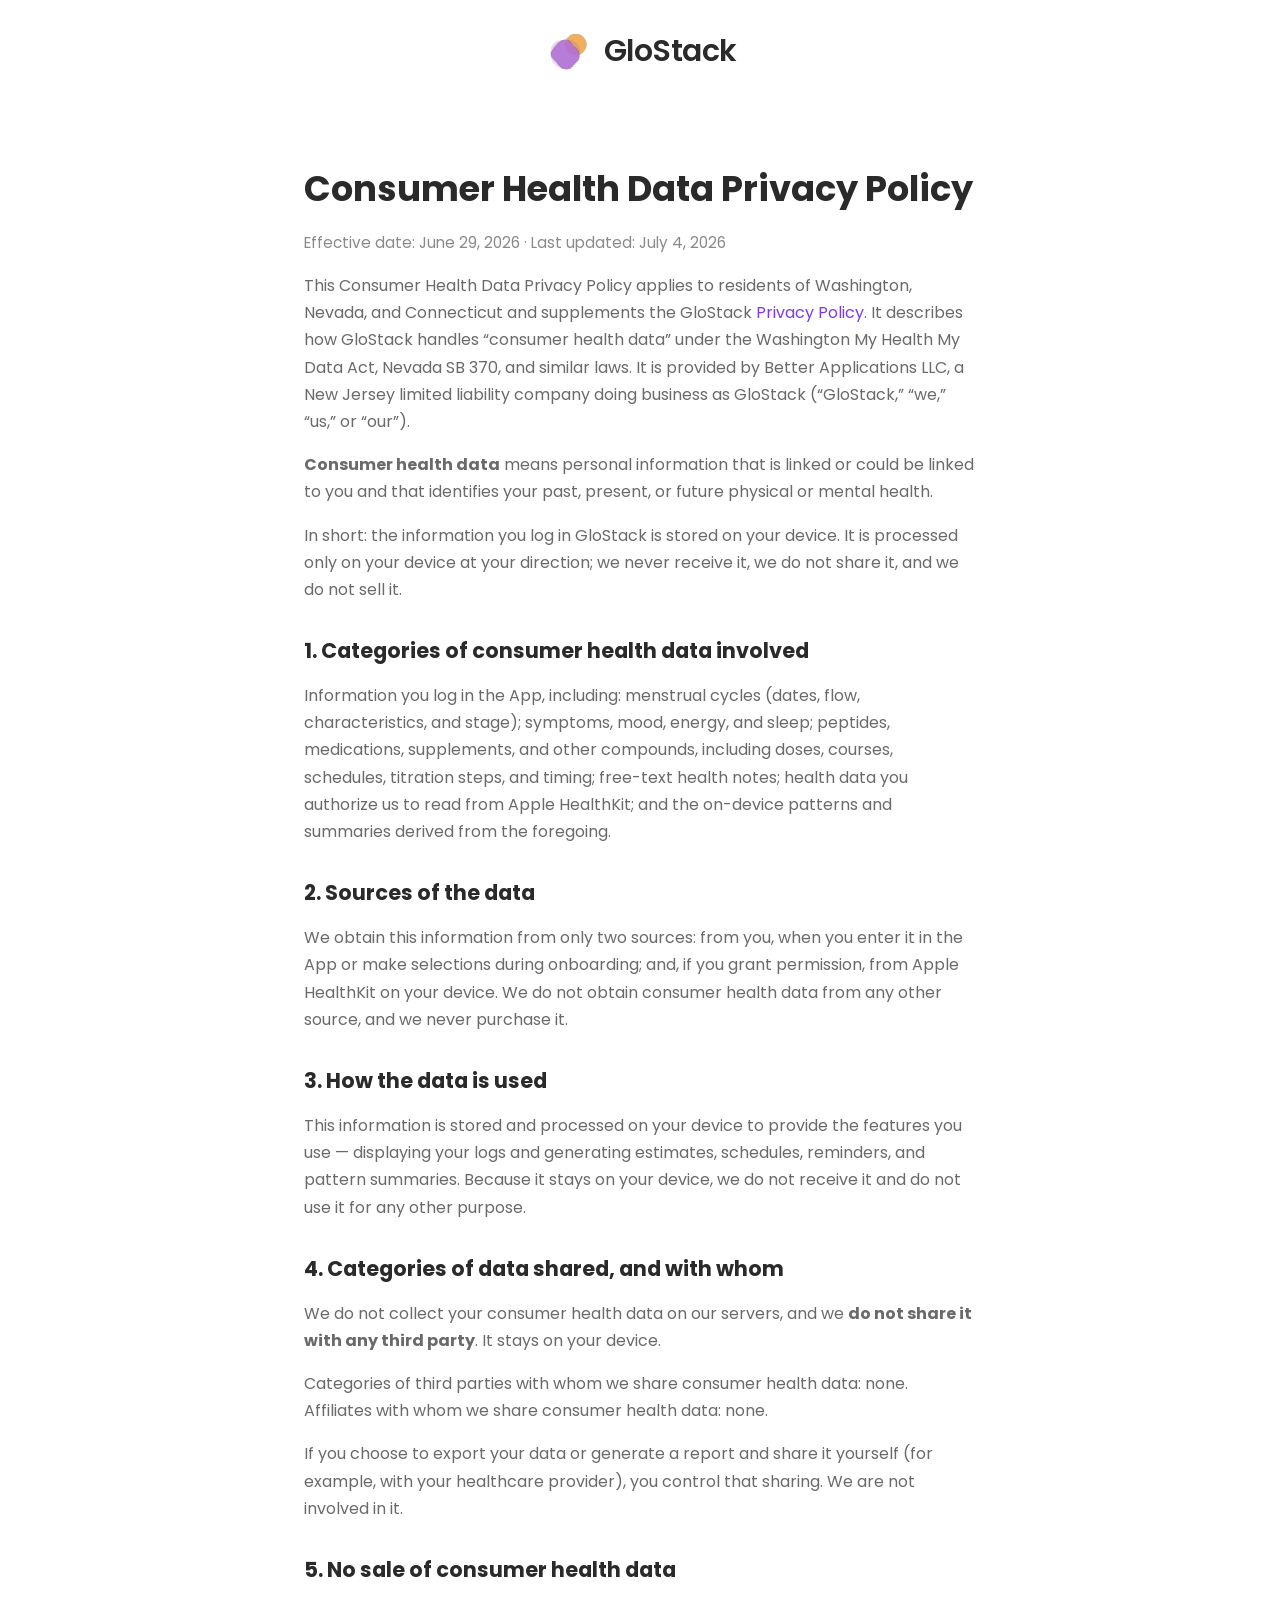
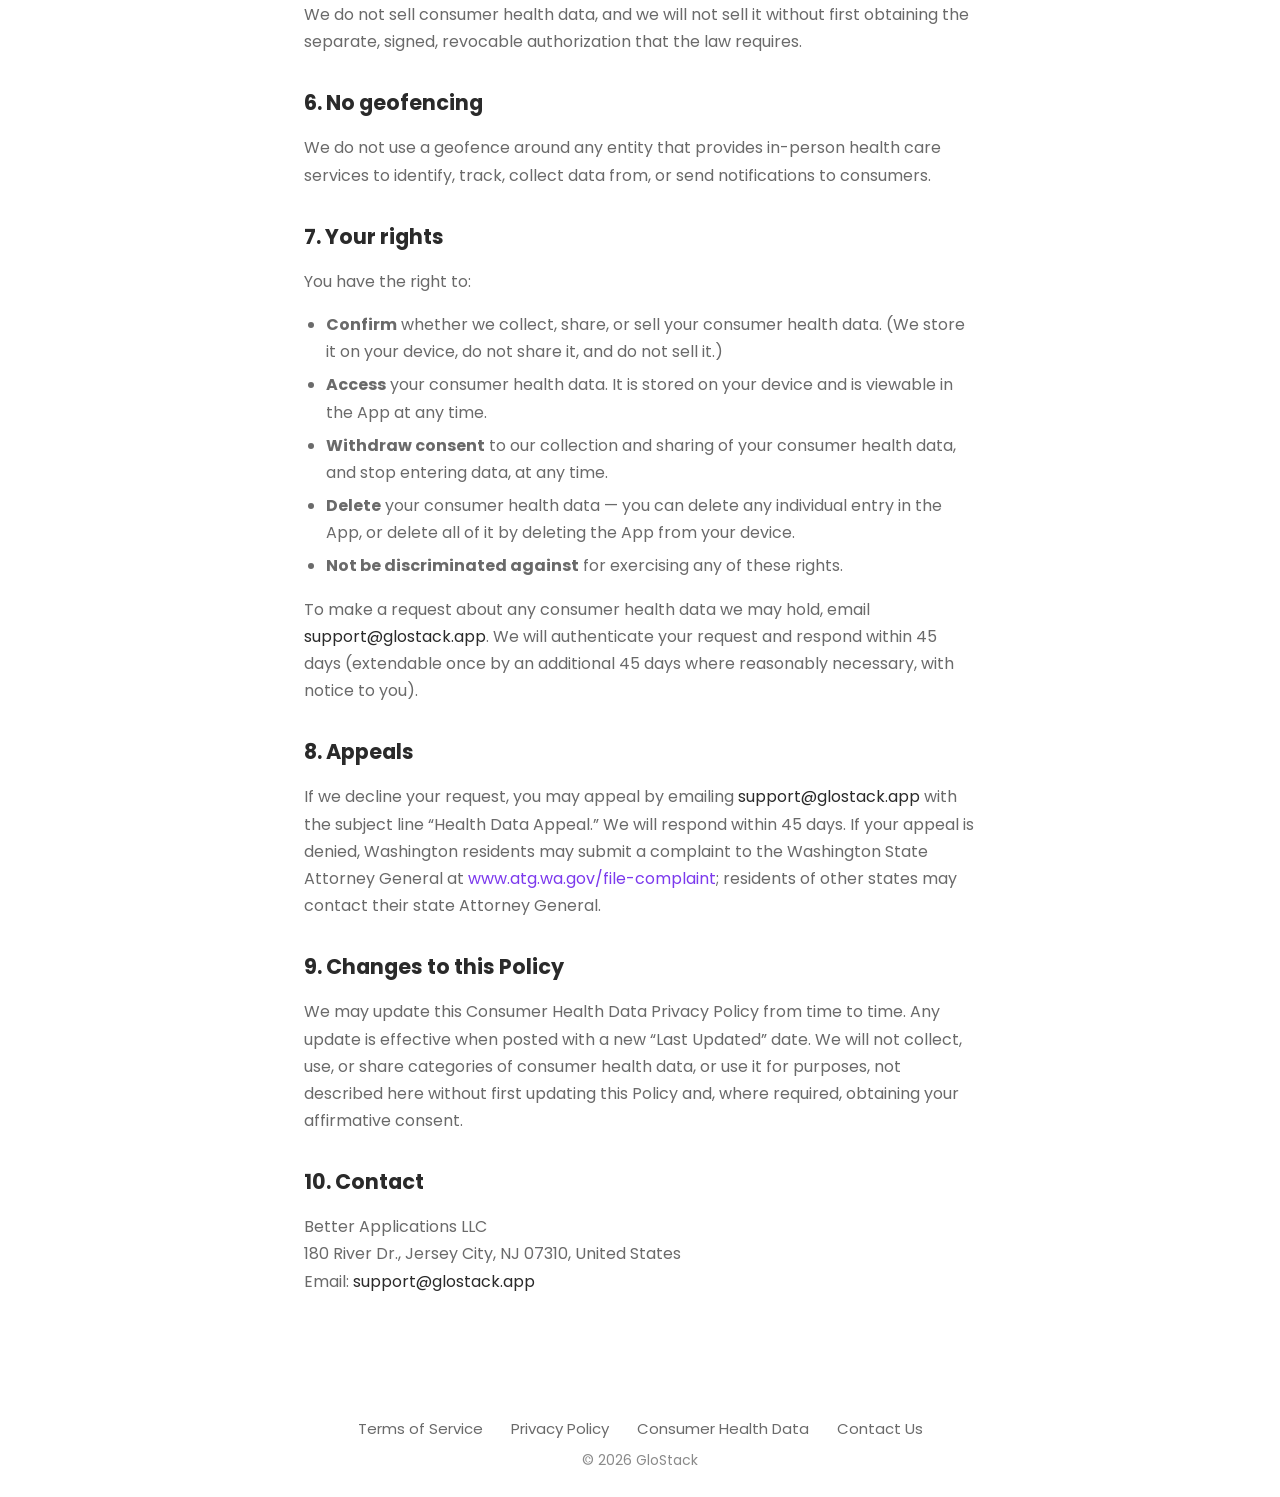
==== consumer-health/index.html @ 14ca5f53 "Legal updates: reconcile remaining handoff items — server-side accounts wording (Privacy §1), fix §1" ====
<!DOCTYPE html>
<html lang="en">
<head>
  <meta charset="utf-8" />
  <meta name="viewport" content="width=device-width, initial-scale=1" />
  <title>Consumer Health Data Privacy Policy — GloStack</title>
  <link rel="preconnect" href="https://fonts.googleapis.com" />
  <link rel="preconnect" href="https://fonts.gstatic.com" crossorigin />
  <link href="https://fonts.googleapis.com/css2?family=Poppins:wght@400;500;600;700&display=swap" rel="stylesheet" />
  <link rel="icon" href="/assets/logo.png" type="image/png" />
  <link rel="stylesheet" href="/styles.css?v=3" />
  <style>
    .legal { max-width: 720px; margin: 0 auto; padding: 60px 24px 80px; }
    .legal h1 { font-size: 2.2rem; margin: 0 0 8px; color: #2a2a2a; }
    .legal h2 { margin: 32px 0 10px; font-size: 1.3rem; color: #2a2a2a; }
    .legal p, .legal li { color: #6a6a6a; line-height: 1.7; }
    .legal ul { margin: 12px 0; padding-left: 22px; }
    .legal li { margin: 6px 0; }
    .legal a { color: #7c3aed; }
    .legal a[href^="mailto:"] { color: #2a2a2a; }
    .legal .meta { color: #8a8a8a; font-size: .95rem; }
  </style>
</head>
<body>
  <div class="page">
    <header class="site-header">
      <a class="brand" href="/">
        <img class="brand-logo" src="/assets/logo.svg" alt="GloStack logo" />
        <span class="brand-word">GloStack</span>
      </a>
    </header>

    <main class="legal" style="flex:1;">
      <h1>Consumer Health Data Privacy Policy</h1>
      <p class="meta">Effective date: June 29, 2026 &middot; Last updated: July 4, 2026</p>

      <p>This Consumer Health Data Privacy Policy applies to residents of Washington,
      Nevada, and Connecticut and supplements the GloStack <a href="/privacy/">Privacy Policy</a>. It
      describes how GloStack handles &ldquo;consumer health data&rdquo; under the Washington
      My Health My Data Act, Nevada SB 370, and similar laws. It is provided by Better
      Applications LLC, a New Jersey limited liability company doing business as GloStack
      (&ldquo;GloStack,&rdquo; &ldquo;we,&rdquo; &ldquo;us,&rdquo; or &ldquo;our&rdquo;).</p>

      <p><strong>Consumer health data</strong> means personal information that is linked or
      could be linked to you and that identifies your past, present, or future physical or
      mental health.</p>

      <p>In short: the information you log in GloStack is stored on your device. It is
      processed only on your device at your direction; we never receive it, we do not share
      it, and we do not sell it.</p>

      <h2>1. Categories of consumer health data involved</h2>
      <p>Information you log in the App, including: menstrual cycles (dates, flow,
      characteristics, and stage); symptoms, mood, energy, and sleep; peptides, medications,
      supplements, and other compounds, including doses, courses, schedules, titration steps,
      and timing; free-text health notes; health data you authorize us to read from Apple
      HealthKit; and the on-device patterns and summaries derived from the foregoing.</p>

      <h2>2. Sources of the data</h2>
      <p>We obtain this information from only two sources: from you, when you enter it in the
      App or make selections during onboarding; and, if you grant permission, from Apple
      HealthKit on your device. We do not obtain consumer health data from any other source,
      and we never purchase it.</p>

      <h2>3. How the data is used</h2>
      <p>This information is stored and processed on your device to provide the features you
      use — displaying your logs and generating estimates, schedules, reminders, and pattern
      summaries. Because it stays on your device, we do not receive it and do not use it for
      any other purpose.</p>

      <h2>4. Categories of data shared, and with whom</h2>
      <p>We do not collect your consumer health data on our servers, and we <strong>do not
      share it with any third party</strong>. It stays on your device.</p>
      <p>Categories of third parties with whom we share consumer health data: none. Affiliates
      with whom we share consumer health data: none.</p>
      <p>If you choose to export your data or generate a report and share it yourself (for
      example, with your healthcare provider), you control that sharing. We are not involved
      in it.</p>

      <h2>5. No sale of consumer health data</h2>
      <p>We do not sell consumer health data, and we will not sell it without first obtaining
      the separate, signed, revocable authorization that the law requires.</p>

      <h2>6. No geofencing</h2>
      <p>We do not use a geofence around any entity that provides in-person health care
      services to identify, track, collect data from, or send notifications to consumers.</p>

      <h2>7. Your rights</h2>
      <p>You have the right to:</p>
      <ul>
        <li><strong>Confirm</strong> whether we collect, share, or sell your consumer health
        data. (We store it on your device, do not share it, and do not sell it.)</li>
        <li><strong>Access</strong> your consumer health data. It is stored on your device and
        is viewable in the App at any time.</li>
        <li><strong>Withdraw consent</strong> to our collection and sharing of your consumer
        health data, and stop entering data, at any time.</li>
        <li><strong>Delete</strong> your consumer health data — you can delete any individual
        entry in the App, or delete all of it by deleting the App from your device.</li>
        <li><strong>Not be discriminated against</strong> for exercising any of these
        rights.</li>
      </ul>
      <p>To make a request about any consumer health data we may hold, email
      <a href="mailto:support@glostack.app">support@glostack.app</a>. We will authenticate
      your request and respond within 45 days (extendable once by an additional 45 days where
      reasonably necessary, with notice to you).</p>

      <h2>8. Appeals</h2>
      <p>If we decline your request, you may appeal by emailing
      <a href="mailto:support@glostack.app">support@glostack.app</a> with the subject line
      &ldquo;Health Data Appeal.&rdquo; We will respond within 45 days. If your appeal is
      denied, Washington residents may submit a complaint to the Washington State Attorney
      General at <a href="https://www.atg.wa.gov/file-complaint">www.atg.wa.gov/file-complaint</a>;
      residents of other states may contact their state Attorney General.</p>

      <h2>9. Changes to this Policy</h2>
      <p>We may update this Consumer Health Data Privacy Policy from time to time. Any update
      is effective when posted with a new &ldquo;Last Updated&rdquo; date. We will not collect,
      use, or share categories of consumer health data, or use it for purposes, not described
      here without first updating this Policy and, where required, obtaining your affirmative
      consent.</p>

      <h2>10. Contact</h2>
      <p>
        Better Applications LLC<br />
        180 River Dr., Jersey City, NJ 07310, United States<br />
        Email: <a href="mailto:support@glostack.app">support@glostack.app</a>
      </p>
    </main>

    <footer class="site-footer">
      <nav class="footer-links">
        <a href="/terms/">Terms of Service</a>
        <a href="/privacy/">Privacy Policy</a>
        <a href="/consumer-health/">Consumer Health Data</a>
        <a href="/contact/">Contact Us</a>
      </nav>
      <span class="footer-copy">&copy; <span id="year">2026</span> GloStack</span>
    </footer>
  </div>

  <script>
    document.getElementById('year').textContent = new Date().getFullYear();
  </script>
</body>
</html>
---- styles.css ----
/* GloStack — App Download landing page
   Recreated from the high-fidelity design handoff. */

* { box-sizing: border-box; }
html, body { margin: 0; padding: 0; overflow-x: hidden; }
img { max-width: 100%; }
body {
  font-family: 'Poppins', system-ui, -apple-system, sans-serif;
  background: #ffffff;
  color: #2a2a2a;
}
a { text-decoration: none; color: inherit; }

.page {
  min-height: 100vh;
  display: flex;
  flex-direction: column;
  background: #ffffff;
}

/* Header / logo */
.site-header {
  background: #ffffff;
  padding: 26px 24px;
  display: flex;
  align-items: center;
  justify-content: center;
}
.brand { display: flex; align-items: center; gap: 10px; }
.brand-logo {
  height: 50px; width: auto;
  object-fit: contain;
  display: block;
}
.brand-word {
  font-size: 30px;
  font-weight: 600;
  color: #2a2a2a;
  letter-spacing: -0.5px;
}

/* Cream main panel */
.main-panel {
  flex: 1;
  background: #f2ede3;
  display: flex;
  align-items: center;
  justify-content: center;
  gap: 60px;
  padding: 60px 40px;
  flex-wrap: wrap;
}

/* Phones cluster.
   The inner coordinate space is fixed at 720x780; the cluster is rendered
   larger via transform: scale() and the outer box is sized to match
   (720*s x 780*s) so the scaled content exactly fills it. */
.phone-cluster { position: relative; flex: none; width: 864px; height: 936px; }
.phone-cluster-scale {
  position: absolute;
  top: 0; left: 0;
  width: 720px; height: 780px;
  transform-origin: top left;
  transform: scale(1.2);
}

/* Floating cards */
.card {
  position: absolute;
  border-radius: 18px;
  box-shadow: 0 14px 30px rgba(0, 0, 0, .12);
  display: flex;
  align-items: center;
  justify-content: center;
}
.card span { font-family: ui-monospace, monospace; font-size: 11px; }
.card-orange {
  top: 180px; left: 10px; width: 150px; height: 140px;
  transform: rotate(-12deg);
  background: repeating-linear-gradient(45deg, #f6c9a8, #f6c9a8 9px, #f2bd97 9px, #f2bd97 18px);
}
.card-orange span { color: #8a5a36; }
.card-yellow {
  top: 560px; left: 30px; width: 150px; height: 150px;
  transform: rotate(8deg);
  background: repeating-linear-gradient(45deg, #f2d59a, #f2d59a 9px, #ecca85 9px, #ecca85 18px);
}
.card-yellow span { color: #8a6f2e; }
.card-blue {
  top: 300px; right: 20px; width: 160px; height: 150px;
  transform: rotate(11deg);
  background: repeating-linear-gradient(45deg, #9cc2f0, #9cc2f0 9px, #8ab6ec 9px, #8ab6ec 18px);
}
.card-blue span { color: #3a5d8a; }
.card-purple {
  top: 540px; right: 15px; width: 170px; height: 130px;
  transform: rotate(-8deg);
  background: repeating-linear-gradient(45deg, #c8b6ec, #c8b6ec 9px, #bba6e8 9px, #bba6e8 18px);
}
.card-purple span { color: #5b4b87; }

/* Phones */
.phone { position: absolute; width: 330px; height: 680px; }
.phone-left { top: 60px; left: 70px; transform: rotate(-4deg); z-index: 2; }
.phone-right { top: 20px; left: 330px; transform: rotate(2deg); z-index: 1; }
.phone-bezel {
  width: 100%; height: 100%;
  background: #161616;
  border-radius: 48px;
  padding: 12px;
  box-shadow: 0 30px 60px rgba(0, 0, 0, .28);
}
.phone-right .phone-bezel { box-shadow: 0 30px 60px rgba(0, 0, 0, .32); }
.phone-screen {
  position: relative;
  width: 100%; height: 100%;
  background: #ffffff;
  border-radius: 38px;
  overflow: hidden;
}
.screen-img {
  width: 100%; height: 100%;
  object-fit: cover;
  object-position: top center;
  display: block;
}

/* App Store badge */
.badge-col {
  flex: none;
  display: flex;
  flex-direction: column;
  align-items: center;
  gap: 36px;
  max-width: 420px;
}
.store-badge {
  display: inline-flex;
  transition: transform .15s ease, opacity .15s ease;
}
.store-badge:hover { transform: translateY(-2px); opacity: .9; }
.store-badge img { display: block; width: 200px; height: auto; }

/* Footer */
.site-footer {
  background: #ffffff;
  padding: 26px 24px;
  display: flex;
  flex-direction: column;
  align-items: center;
  justify-content: center;
  gap: 10px;
}
.footer-links {
  display: flex;
  align-items: center;
  gap: 28px;
  flex-wrap: wrap;
  justify-content: center;
}
.footer-links a { font-size: 15px; color: #6a6a6a; }
.footer-links a:hover { color: #2a2a2a; }
.footer-copy { font-size: 14px; color: #8a8a8a; }

/* Responsive scaling of the phones cluster + spacing.
   Cluster box = 720*s x 780*s so the scaled content exactly fills it.
   Each breakpoint's size is chosen to fit the NARROW end of its range
   (incl. side padding) so there is never horizontal overflow. */
@media (max-width: 980px) {
  /* range 861–980px; s=1.1 -> 792x858 fits 861 (avail ~813) */
  .main-panel { gap: 24px; padding: 48px 24px; }
  .phone-cluster { width: 792px; height: 858px; }
  .phone-cluster-scale { transform: scale(1.1); }
}
@media (max-width: 860px) {
  /* range 601–860px; s=.75 -> 540x585 fits 601 (avail ~553) */
  .phone-cluster { width: 540px; height: 585px; }
  .phone-cluster-scale { transform: scale(.75); }
}
@media (max-width: 600px) {
  /* range 481–600px; s=.60 -> 432x468 fits 481 (avail ~449) */
  .phone-cluster { width: 432px; height: 468px; }
  .phone-cluster-scale { transform: scale(.60); }
  .site-header { padding: 20px 16px; }
  .main-panel { padding: 36px 16px; gap: 28px; }
}
@media (max-width: 480px) {
  /* range 361–480px; s=.45 -> 324x351 fits 361 (avail ~329) */
  .phone-cluster { width: 324px; height: 351px; }
  .phone-cluster-scale { transform: scale(.45); }
  .brand-word { font-size: 24px; }
}
@media (max-width: 360px) {
  /* range 320–360px; s=.385 -> 277x300 fits 320 (avail ~288) */
  .phone-cluster { width: 277px; height: 300px; }
  .phone-cluster-scale { transform: scale(.385); }
  .store-badge img { width: 180px; }
}

/* Larger phones when there's room. The App Store badge wraps below the
   phones on the narrower of these ranges, which flexbox handles
   automatically. Each size fits the NARROW end of its range. */
@media (min-width: 1024px) {
  /* s=1.3 -> 936x1014 fits 1024 (avail ~944) */
  .phone-cluster { width: 936px; height: 1014px; }
  .phone-cluster-scale { transform: scale(1.3); }
}
@media (min-width: 1200px) {
  /* s=1.5 -> 1080x1170 fits 1200 (avail ~1120) */
  .phone-cluster { width: 1080px; height: 1170px; }
  .phone-cluster-scale { transform: scale(1.5); }
}
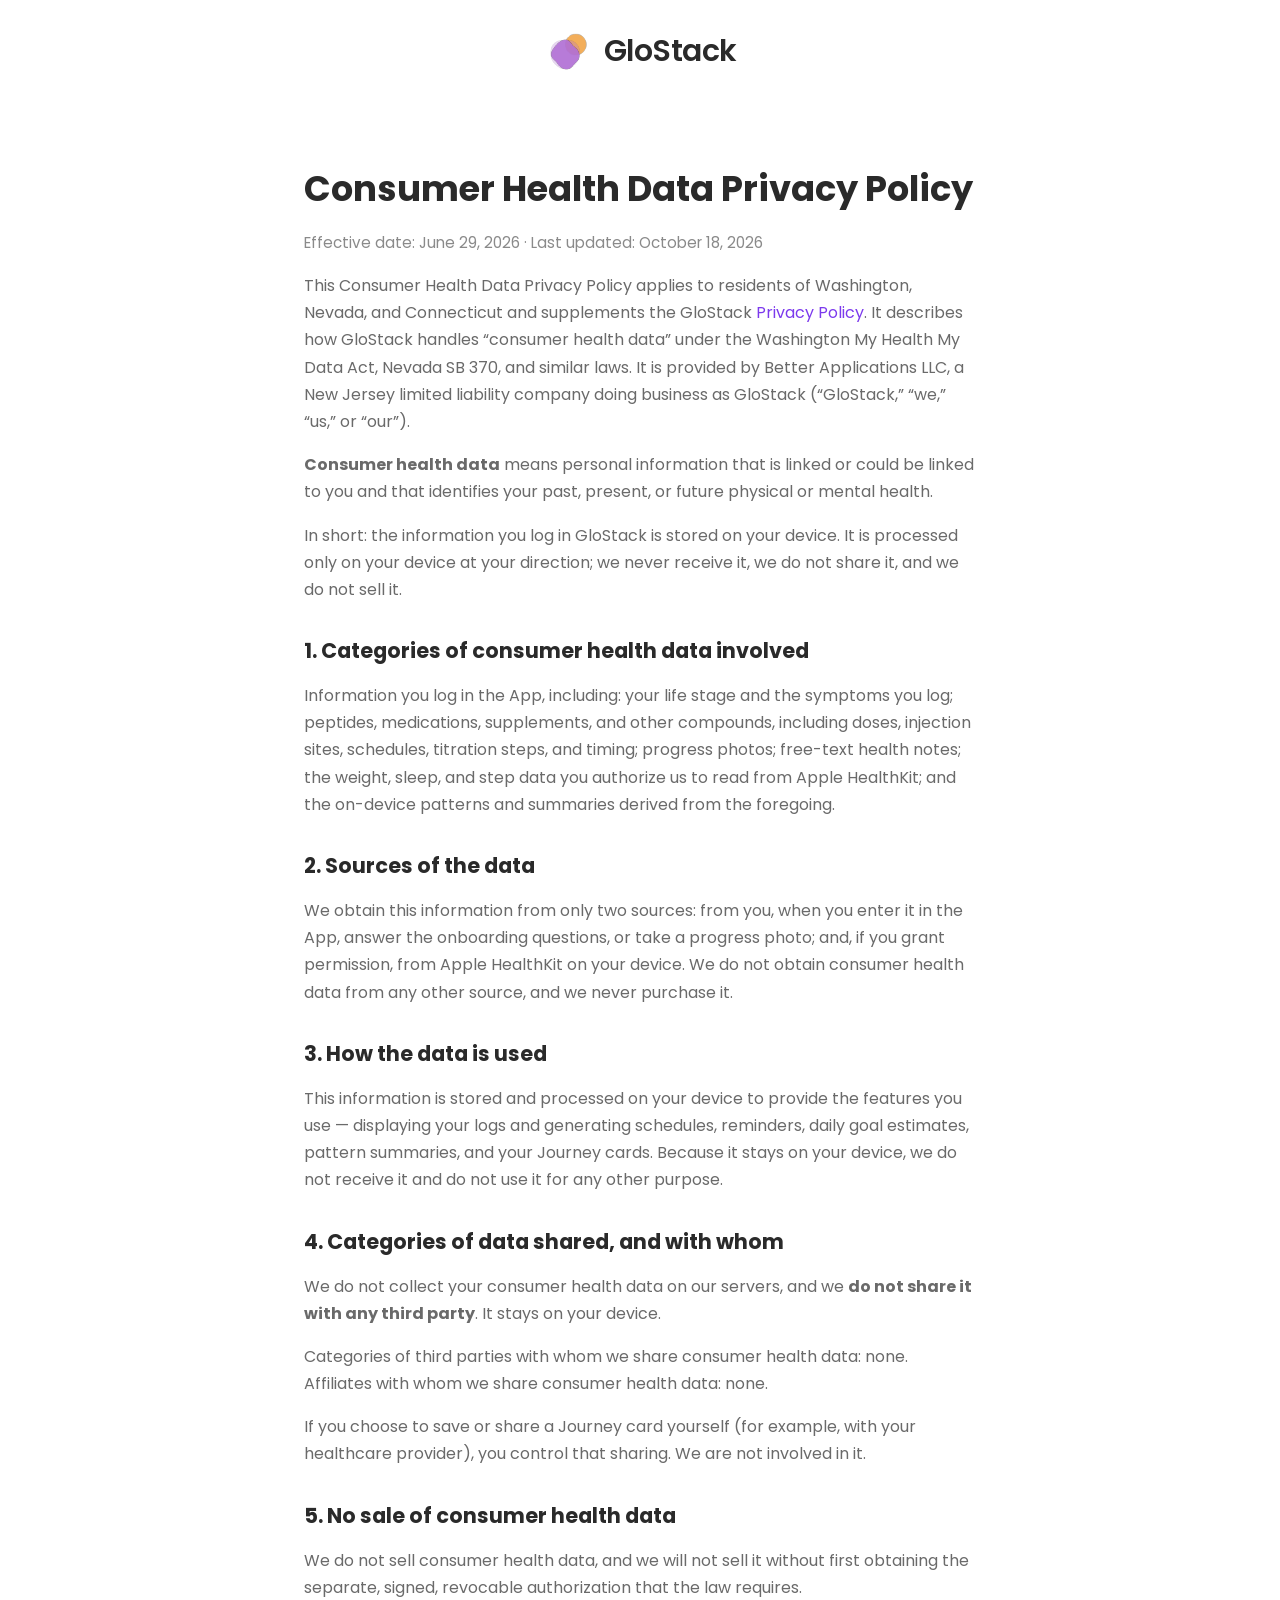
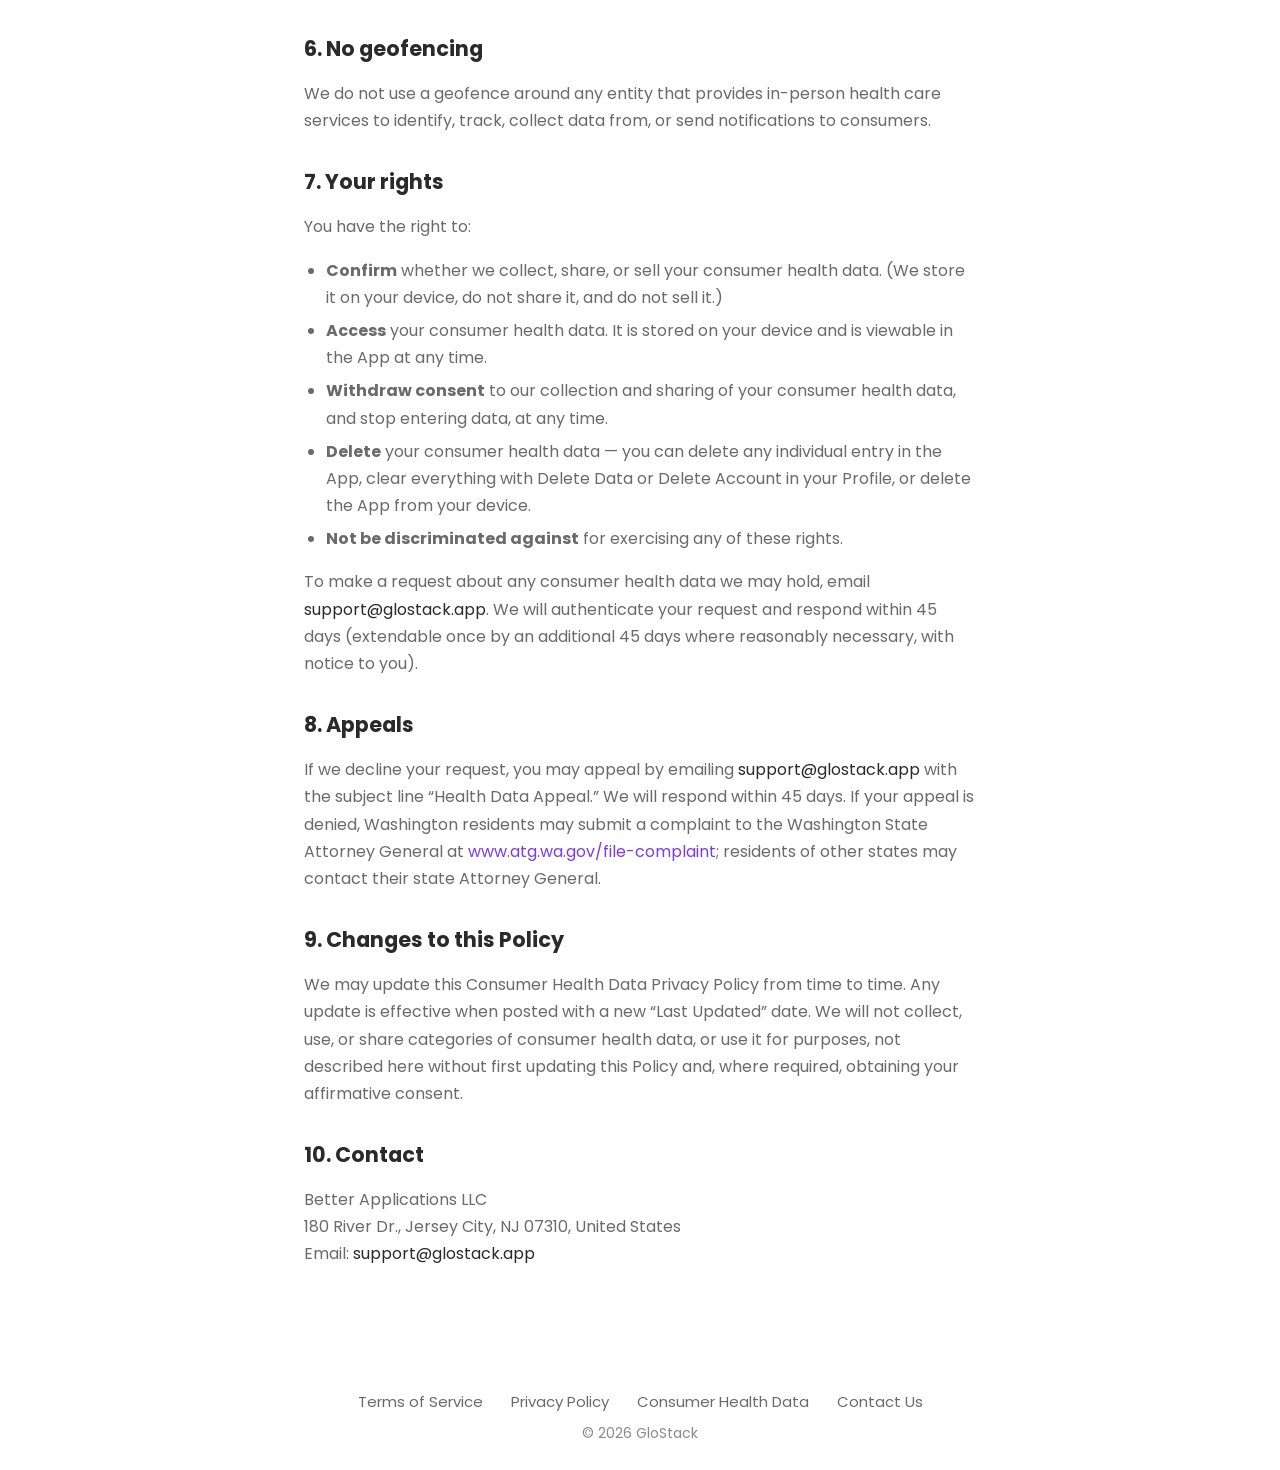
==== commit 826738a7: "Legal pages: bring Terms, Privacy and Consumer Health in line with the app Reviewed change by change" ====
--- a/consumer-health/index.html
+++ b/consumer-health/index.html
@@ -8,7 +8,7 @@
   <link rel="preconnect" href="https://fonts.gstatic.com" crossorigin />
   <link href="https://fonts.googleapis.com/css2?family=Poppins:wght@400;500;600;700&display=swap" rel="stylesheet" />
   <link rel="icon" href="/assets/logo.png" type="image/png" />
-  <link rel="stylesheet" href="/styles.css?v=3" />
+  <link rel="stylesheet" href="/styles.css?v=10" />
   <style>
     .legal { max-width: 720px; margin: 0 auto; padding: 60px 24px 80px; }
     .legal h1 { font-size: 2.2rem; margin: 0 0 8px; color: #2a2a2a; }
@@ -32,7 +32,7 @@
 
     <main class="legal" style="flex:1;">
       <h1>Consumer Health Data Privacy Policy</h1>
-      <p class="meta">Effective date: June 29, 2026 &middot; Last updated: July 4, 2026</p>
+      <p class="meta">Effective date: June 29, 2026 &middot; Last updated: October 18, 2026</p>
 
       <p>This Consumer Health Data Privacy Policy applies to residents of Washington,
       Nevada, and Connecticut and supplements the GloStack <a href="/privacy/">Privacy Policy</a>. It
@@ -50,32 +50,20 @@
       it, and we do not sell it.</p>
 
       <h2>1. Categories of consumer health data involved</h2>
-      <p>Information you log in the App, including: menstrual cycles (dates, flow,
-      characteristics, and stage); symptoms, mood, energy, and sleep; peptides, medications,
-      supplements, and other compounds, including doses, courses, schedules, titration steps,
-      and timing; free-text health notes; health data you authorize us to read from Apple
-      HealthKit; and the on-device patterns and summaries derived from the foregoing.</p>
+      <p>Information you log in the App, including: your life stage and the symptoms you log; peptides, medications, supplements, and other compounds, including doses, injection sites, schedules, titration steps, and timing; progress photos; free-text health notes; the weight, sleep, and step data you authorize us to read from Apple HealthKit; and the on-device patterns and summaries derived from the foregoing.</p>
 
       <h2>2. Sources of the data</h2>
-      <p>We obtain this information from only two sources: from you, when you enter it in the
-      App or make selections during onboarding; and, if you grant permission, from Apple
-      HealthKit on your device. We do not obtain consumer health data from any other source,
-      and we never purchase it.</p>
+      <p>We obtain this information from only two sources: from you, when you enter it in the App, answer the onboarding questions, or take a progress photo; and, if you grant permission, from Apple HealthKit on your device. We do not obtain consumer health data from any other source, and we never purchase it.</p>
 
       <h2>3. How the data is used</h2>
-      <p>This information is stored and processed on your device to provide the features you
-      use — displaying your logs and generating estimates, schedules, reminders, and pattern
-      summaries. Because it stays on your device, we do not receive it and do not use it for
-      any other purpose.</p>
+      <p>This information is stored and processed on your device to provide the features you use &mdash; displaying your logs and generating schedules, reminders, daily goal estimates, pattern summaries, and your Journey cards. Because it stays on your device, we do not receive it and do not use it for any other purpose.</p>
 
       <h2>4. Categories of data shared, and with whom</h2>
       <p>We do not collect your consumer health data on our servers, and we <strong>do not
       share it with any third party</strong>. It stays on your device.</p>
       <p>Categories of third parties with whom we share consumer health data: none. Affiliates
       with whom we share consumer health data: none.</p>
-      <p>If you choose to export your data or generate a report and share it yourself (for
-      example, with your healthcare provider), you control that sharing. We are not involved
-      in it.</p>
+      <p>If you choose to save or share a Journey card yourself (for example, with your healthcare provider), you control that sharing. We are not involved in it.</p>
 
       <h2>5. No sale of consumer health data</h2>
       <p>We do not sell consumer health data, and we will not sell it without first obtaining
@@ -94,8 +82,7 @@
         is viewable in the App at any time.</li>
         <li><strong>Withdraw consent</strong> to our collection and sharing of your consumer
         health data, and stop entering data, at any time.</li>
-        <li><strong>Delete</strong> your consumer health data — you can delete any individual
-        entry in the App, or delete all of it by deleting the App from your device.</li>
+        <li><strong>Delete</strong> your consumer health data &mdash; you can delete any individual entry in the App, clear everything with Delete Data or Delete Account in your Profile, or delete the App from your device.</li>
         <li><strong>Not be discriminated against</strong> for exercising any of these
         rights.</li>
       </ul>
--- a/styles.css
+++ b/styles.css
@@ -46,22 +46,88 @@
   display: flex;
   align-items: center;
   justify-content: center;
-  gap: 60px;
-  padding: 60px 40px;
-  flex-wrap: wrap;
-}
+  padding: 56px 40px;
+}
+
+/* Hero: copy beside the phones on desktop, stacked below ~900px. */
+.hero {
+  display: flex;
+  align-items: center;
+  justify-content: center;
+  gap: 48px;
+  width: 100%;
+  max-width: 1240px;
+}
+.hero-copy { flex: 0 1 460px; min-width: 0; }
+.hero-title {
+  margin: 0;
+  font-size: clamp(32px, 3.4vw, 46px);
+  line-height: 1.15;
+  font-weight: 700;
+  letter-spacing: -1px;
+  color: #2a2a2a;
+  text-wrap: balance;
+}
+/* Sampled from the "One Place" headline in the App Store screenshots, so the
+   site's accent matches the artwork exactly. */
+.hero-accent { color: #974ead; }
+.hero-sub {
+  margin: 20px 0 0;
+  font-size: clamp(15px, 1.35vw, 18px);
+  line-height: 1.65;
+  color: #6a6a6a;
+  max-width: 46ch;
+}
+.hero-points {
+  list-style: none;
+  margin: 28px 0 0;
+  padding: 0;
+  display: flex;
+  flex-direction: column;
+  gap: 16px;
+}
+.hero-points li {
+  position: relative;
+  padding-left: 42px;
+  font-size: 16px;
+  line-height: 1.45;
+  color: #2a2a2a;
+}
+/* Filled disc + tick, both drawn in CSS so the list needs no icon asset.
+   Anchored to the first line, not the item's centre, so a wrapped item on
+   narrow screens keeps its mark beside the first line rather than floating
+   halfway down the block. */
+.hero-points li::before {
+  content: "";
+  position: absolute;
+  left: 0; top: -2px;
+  width: 27px; height: 27px;
+  border-radius: 50%;
+  background: #974ead;
+}
+.hero-points li::after {
+  content: "";
+  position: absolute;
+  left: 10px; top: 6px;
+  width: 6px; height: 11px;
+  border: solid #ffffff;
+  border-width: 0 2.5px 2.5px 0;
+  transform: rotate(45deg);
+}
+.hero-cta { margin-top: 34px; }
 
 /* Phones cluster.
-   The inner coordinate space is fixed at 720x780; the cluster is rendered
-   larger via transform: scale() and the outer box is sized to match
-   (720*s x 780*s) so the scaled content exactly fills it. */
-.phone-cluster { position: relative; flex: none; width: 864px; height: 936px; }
+   The inner coordinate space is fixed at 780x780; the cluster is rendered
+   at another size via transform: scale() and the outer box is sized to match
+   (780*s square) so the scaled content exactly fills it. The extra width over
+   the phones themselves is the margin the floating cards sit in on each side. */
+.phone-cluster { position: relative; flex: none; width: 585px; height: 585px; }
 .phone-cluster-scale {
   position: absolute;
   top: 0; left: 0;
-  width: 720px; height: 780px;
+  width: 780px; height: 780px;
   transform-origin: top left;
-  transform: scale(1.2);
+  transform: scale(.75);
 }
 
 /* Floating cards */
@@ -73,67 +139,56 @@
   align-items: center;
   justify-content: center;
 }
-.card span { font-family: ui-monospace, monospace; font-size: 11px; }
+/* Placeholder labels ("Orange", "Yellow", ...) are dev aids — the cards are
+   decorative only, so the text stays hidden while the shapes show. */
+.card span { display: none; }
 .card-orange {
-  top: 180px; left: 10px; width: 150px; height: 140px;
+  top: 150px; left: 48px; width: 170px; height: 160px;
   transform: rotate(-12deg);
   background: repeating-linear-gradient(45deg, #f6c9a8, #f6c9a8 9px, #f2bd97 9px, #f2bd97 18px);
 }
 .card-orange span { color: #8a5a36; }
 .card-yellow {
-  top: 560px; left: 30px; width: 150px; height: 150px;
+  top: 545px; left: 56px; width: 165px; height: 165px;
   transform: rotate(8deg);
   background: repeating-linear-gradient(45deg, #f2d59a, #f2d59a 9px, #ecca85 9px, #ecca85 18px);
 }
 .card-yellow span { color: #8a6f2e; }
 .card-blue {
-  top: 300px; right: 20px; width: 160px; height: 150px;
+  top: 290px; right: 10px; width: 160px; height: 150px;
   transform: rotate(11deg);
   background: repeating-linear-gradient(45deg, #9cc2f0, #9cc2f0 9px, #8ab6ec 9px, #8ab6ec 18px);
 }
 .card-blue span { color: #3a5d8a; }
 .card-purple {
-  top: 540px; right: 15px; width: 170px; height: 130px;
+  top: 530px; right: 18px; width: 170px; height: 130px;
   transform: rotate(-8deg);
   background: repeating-linear-gradient(45deg, #c8b6ec, #c8b6ec 9px, #bba6e8 9px, #bba6e8 18px);
 }
 .card-purple span { color: #5b4b87; }
 
-/* Phones */
-.phone { position: absolute; width: 330px; height: 680px; }
-.phone-left { top: 60px; left: 70px; transform: rotate(-4deg); z-index: 2; }
-.phone-right { top: 20px; left: 330px; transform: rotate(2deg); z-index: 1; }
-.phone-bezel {
-  width: 100%; height: 100%;
-  background: #161616;
-  border-radius: 48px;
-  padding: 12px;
-  box-shadow: 0 30px 60px rgba(0, 0, 0, .28);
-}
-.phone-right .phone-bezel { box-shadow: 0 30px 60px rgba(0, 0, 0, .32); }
-.phone-screen {
-  position: relative;
-  width: 100%; height: 100%;
-  background: #ffffff;
-  border-radius: 38px;
-  overflow: hidden;
-}
-.screen-img {
-  width: 100%; height: 100%;
-  object-fit: cover;
-  object-position: top center;
+/* Phones. Both slots hold pre-rendered panels that include their own device
+   frame, so height follows each image's own ratio. */
+.phone { position: absolute; width: 330px; height: auto; }
+.phone-left { top: 60px; left: 104px; width: 340px; transform: rotate(-4deg); z-index: 2; }
+/* Transparent cut-out of the device and its floating cards, so it layers in
+   front of the left phone without a panel edge clipping anything. Width is set
+   so the device inside it reads at roughly the same size as the left phone. */
+.phone-right {
+  top: 70px; left: 352px;
+  width: 380px; height: auto;
+  transform: rotate(2deg);
+  z-index: 3;
+}
+/* drop-shadow (not box-shadow) so the shadow follows each device silhouette
+   rather than the transparent bounding box around it. */
+.phone-image {
   display: block;
+  width: 100%; height: auto;
+  filter: drop-shadow(0 26px 38px rgba(0, 0, 0, .22));
 }
 
 /* App Store badge */
-.badge-col {
-  flex: none;
-  display: flex;
-  flex-direction: column;
-  align-items: center;
-  gap: 36px;
-  max-width: 420px;
-}
 .store-badge {
   display: inline-flex;
   transition: transform .15s ease, opacity .15s ease;
@@ -164,49 +219,66 @@
 
 /* Responsive scaling of the phones cluster + spacing.
    Cluster box = 720*s x 780*s so the scaled content exactly fills it.
-   Each breakpoint's size is chosen to fit the NARROW end of its range
-   (incl. side padding) so there is never horizontal overflow. */
-@media (max-width: 980px) {
-  /* range 861–980px; s=1.1 -> 792x858 fits 861 (avail ~813) */
-  .main-panel { gap: 24px; padding: 48px 24px; }
-  .phone-cluster { width: 792px; height: 858px; }
-  .phone-cluster-scale { transform: scale(1.1); }
-}
-@media (max-width: 860px) {
-  /* range 601–860px; s=.75 -> 540x585 fits 601 (avail ~553) */
-  .phone-cluster { width: 540px; height: 585px; }
+   Above 900px the cluster shares the row with the hero copy, so each size is
+   chosen to fit alongside it at the NARROW end of its range (incl. gap and
+   page padding). Below 900px the hero stacks and the cluster stands alone. */
+
+/* --- Two-column ranges ------------------------------------------------- */
+@media (min-width: 1200px) {
+  /* 460 copy + 48 gap + 585 cluster + 80 padding = 1173 fits 1200 */
+  .phone-cluster { width: 585px; height: 585px; }
   .phone-cluster-scale { transform: scale(.75); }
 }
+@media (min-width: 900px) and (max-width: 1199px) {
+  /* 420 copy + 40 gap + 452 cluster + 64 padding = 976 fits 1024 */
+  .main-panel { padding: 48px 32px; }
+  .hero { gap: 40px; }
+  .hero-copy { flex-basis: 420px; }
+  .phone-cluster { width: 452px; height: 452px; }
+  .phone-cluster-scale { transform: scale(.58); }
+}
+@media (min-width: 900px) and (max-width: 1023px) {
+  /* 340 copy + 32 gap + 359 cluster + 64 padding = 795 fits 900 */
+  .hero { gap: 32px; }
+  .hero-copy { flex-basis: 340px; }
+  .phone-cluster { width: 359px; height: 359px; }
+  .phone-cluster-scale { transform: scale(.46); }
+}
+
+/* --- Stacked ranges ---------------------------------------------------- */
+@media (max-width: 899px) {
+  .hero { flex-direction: column; gap: 40px; }
+  .hero-copy { flex: none; width: 100%; max-width: 560px; text-align: center; }
+  .hero-sub { margin-left: auto; margin-right: auto; }
+  /* Centre the list as one block so every check mark shares a left edge,
+     rather than each item centring on its own width. */
+  .hero-points {
+    width: max-content;
+    max-width: 100%;
+    margin-left: auto; margin-right: auto;
+  }
+  .hero-points li { text-align: left; }
+  .hero-cta { display: flex; flex-direction: column; align-items: center; }
+  /* s=.70 -> 546 square fits 601 (avail ~553) */
+  .phone-cluster { width: 546px; height: 546px; }
+  .phone-cluster-scale { transform: scale(.70); }
+}
 @media (max-width: 600px) {
-  /* range 481–600px; s=.60 -> 432x468 fits 481 (avail ~449) */
-  .phone-cluster { width: 432px; height: 468px; }
-  .phone-cluster-scale { transform: scale(.60); }
+  /* s=.57 -> 445 square fits 481 (avail ~449) */
+  .phone-cluster { width: 445px; height: 445px; }
+  .phone-cluster-scale { transform: scale(.57); }
   .site-header { padding: 20px 16px; }
-  .main-panel { padding: 36px 16px; gap: 28px; }
+  .main-panel { padding: 40px 16px; }
 }
 @media (max-width: 480px) {
-  /* range 361–480px; s=.45 -> 324x351 fits 361 (avail ~329) */
-  .phone-cluster { width: 324px; height: 351px; }
-  .phone-cluster-scale { transform: scale(.45); }
+  /* s=.42 -> 328 square fits 361 (avail ~329) */
+  .phone-cluster { width: 328px; height: 328px; }
+  .phone-cluster-scale { transform: scale(.42); }
   .brand-word { font-size: 24px; }
 }
 @media (max-width: 360px) {
-  /* range 320–360px; s=.385 -> 277x300 fits 320 (avail ~288) */
-  .phone-cluster { width: 277px; height: 300px; }
-  .phone-cluster-scale { transform: scale(.385); }
+  /* s=.365 -> 285 square fits 320 (avail ~288) */
+  .phone-cluster { width: 285px; height: 285px; }
+  .phone-cluster-scale { transform: scale(.365); }
   .store-badge img { width: 180px; }
 }
-
-/* Larger phones when there's room. The App Store badge wraps below the
-   phones on the narrower of these ranges, which flexbox handles
-   automatically. Each size fits the NARROW end of its range. */
-@media (min-width: 1024px) {
-  /* s=1.3 -> 936x1014 fits 1024 (avail ~944) */
-  .phone-cluster { width: 936px; height: 1014px; }
-  .phone-cluster-scale { transform: scale(1.3); }
-}
-@media (min-width: 1200px) {
-  /* s=1.5 -> 1080x1170 fits 1200 (avail ~1120) */
-  .phone-cluster { width: 1080px; height: 1170px; }
-  .phone-cluster-scale { transform: scale(1.5); }
-}
